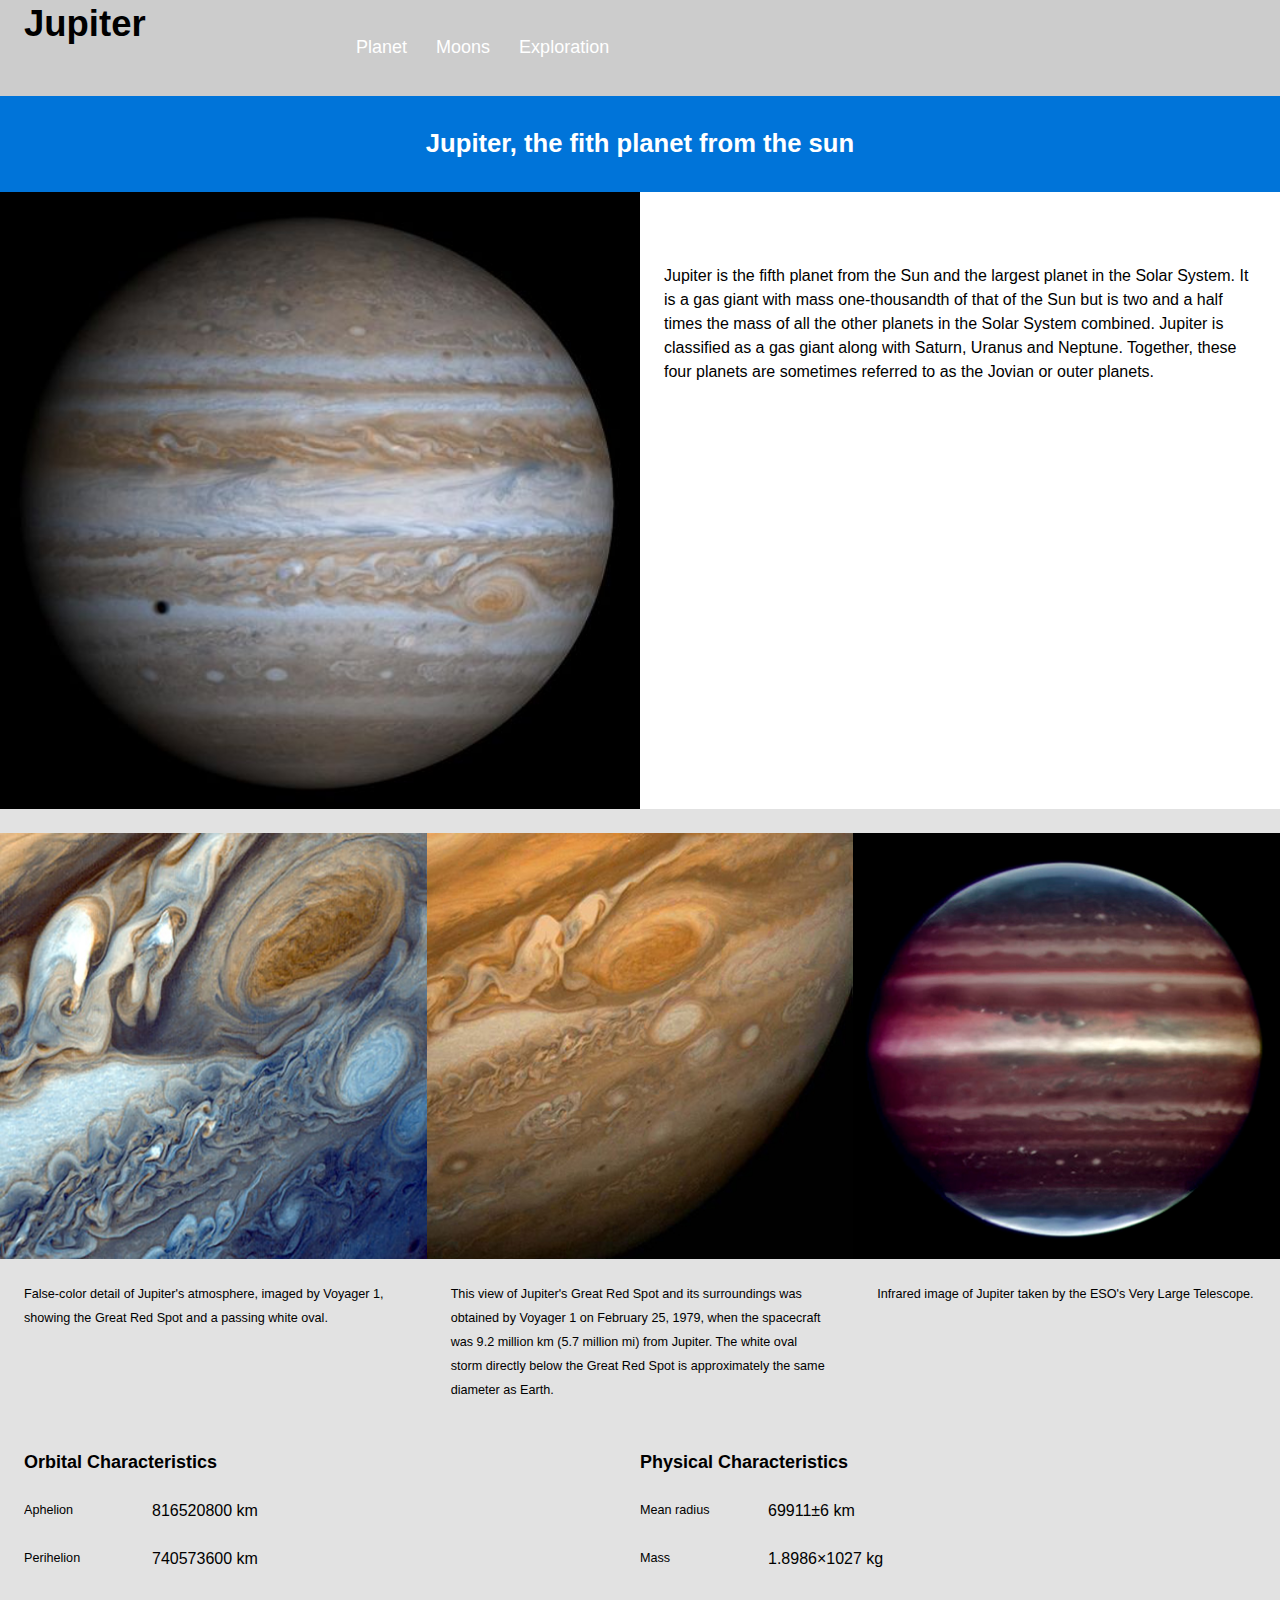
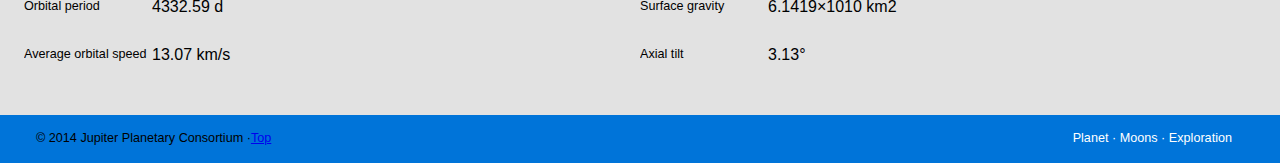
==== index.html @ 69370236 "made the h1 larger" ====
<!DOCTYPE html>
<html lang="en-ca">
<head>
  <meta charset="utf-8">
  <title>Jupiter</title>
  <meta name="viewport" content="width=device-width,initial-scale=1">
  <link href="css/grid.css" rel="stylesheet">
  <link href="css/main.css" rel="stylesheet">
 <link href="css/typography.css" rel="stylesheet">
</head>
<body>

<ul class="skip-links">     
    <li><a href="#main">Skip to main content</a></li>
    <li><a href="#navigation">Skip to main navigation</a></li>
</ul>
    
<header role="banner" id="top" class="header">
<div class="grid">
    <div class="unit unit-xs-1 unit-s-1 unit-m-1-3 unit-l-1-4">
        <h1 class="title yotta gutter push-0">Jupiter</h1>
    </div>
    <div class="unit unit-xs-1 unit-s-1 unit-m-2-3 unit-l-3-4">
        <nav role="navigation" id="navigation">
            <ul class="nav mega gutter pad-t">
            <li><a class="island-half" href="index.html">Planet</a></li>
            <li><a class="island-half" href="moons.html">Moons</a></li>
            <li><a class="island-half" href="exploration.html">Exploration</a></li>
            </ul>
        </nav>
    </div>
</div>
<h2 class="intro sub-title peta gutter pad-t pad-b">Jupiter, the fith planet from the sun</h2>
</header>
    
<main role="main" id="main">
    
<div class="grid">
    <div class="unit unit-xs-1 unit-s-1 unit-m-1-2 unit-l-1-2">
        <img src="images/jupiterplanet.jpg" alt="Jupiter Planet Image">
    </div>
    <div class="unit unit-xs-1 unit-s-1 unit-m-1-2 unit-l-1-2">
        <h2 class="exa gutter black">Jupiter</h2>
        <p class="gutter">Jupiter is the fifth planet from the Sun and the largest planet in the Solar System. It is a gas giant with mass one-thousandth of that of the Sun but is two and a half times the mass of all the other planets in the Solar System combined. Jupiter is classified as a gas giant along with Saturn, Uranus and Neptune. Together, these four planets are sometimes referred to as the Jovian or outer planets.</p>
    </div>
    
    <div class="grid sectionmedium pad-t">
        <div class="unit unit-xs-1 unit-s-1 unit-m-1-3 unit-l-1-3">
            <figure>
            <img src="images/false-color.jpg" alt="False Colour of Jupiter Image">
                <figcaption class="micro gutter pad-t">False-color detail of Jupiter's atmosphere, imaged by Voyager 1, showing the Great Red Spot and a passing white oval.</figcaption>
            </figure>
        </div>
    <div class="unit unit-xs-1 unit-s-1-2 unit-m-1-3 unit-l-1-3">
            <figure>
            <img src="images/greatredspot.jpg" alt="The Great Red Spot Image">
                <figcaption class="micro gutter pad-t">This view of Jupiter's Great Red Spot and its surroundings was obtained by Voyager 1 on February 25, 1979, when the spacecraft was 9.2 million km (5.7 million mi) from Jupiter. The white oval storm directly below the Great Red Spot is approximately the same diameter as Earth.        </figcaption>
            </figure>
        </div>
     <div class="unit unit-xs-1 unit-s-1-2 unit-m-1-3 unit-l-1-3">
            <figure>
            <img src="images/infrared.jpg" alt="Jupiter Infrared Image">
                <figcaption class="micro gutter pad-t">Infrared image of Jupiter taken by the ESO's Very Large Telescope.</figcaption>
            </figure>
        </div>
    </div>
</div>
 
<div class="grid sectionmedium gutter pad-t">
        <div class="unit unit-xs-1 unit-s-1 unit-m-1-2 unit-l-1-2">
        <h3 class="mega">Orbital Characteristics</h3>
        <dl class="micro">
            <dt>Aphelion</dt>
            <dd class="kilo">816520800 km</dd>
        
            <dt>Perihelion</dt>
            <dd class="kilo">740573600 km</dd>
        
            <dt>Orbital period</dt>
            <dd class="kilo">4332.59 d</dd>
        
            <dt>Average orbital speed</dt>
            <dd class="kilo">13.07 km/s</dd>
        </dl>
        </div>
     
        <div class="unit unit-xs-1 unit-s-1 unit-m-1-2 unit-l-1-2">
        <h3 class="mega">Physical Characteristics</h3>
        <dl class="micro">
            <dt>Mean radius</dt>
            <dd class="kilo">69911±6 km</dd>
        
            <dt>Mass</dt>
            <dd class="kilo">1.8986×1027 kg</dd>
        
            <dt>Surface gravity</dt>
            <dd class="kilo">6.1419×1010 km2</dd>
        
            <dt>Axial tilt</dt>
            <dd class="kilo">3.13°</dd>
        </dl>
    </div>
</div>

</main>

<footer class=" sectionlight footer gutter">
<div role="contentinfo" class="grid">
    <div class="unit unit-xs-1 unit-s-1 unit-m-1-2 unit-l-1-2">
        <p class="copyright micro pad-t-1-2 gutter-1-2 push-0"> © 2014 Jupiter Planetary Consortium ·<a href="#top">Top</a> </p>
    </div>
    <div class="unit unit-xs-1 unit-s-1 unit-m-1-2 unit-l-1-2">
        <nav>
            <ul class="navbottom nav gutter micro pad-t-1-2 push-1-2">
            <li><a href="index.html">Planet </a></li>
            <li><a href="moons.html">Moons</a></li>
            <li><a href="exploration.html">Exploration</a></li>
            </ul>
        </nav>
    </div>
</div>
</footer>
</body>
</html>
---- css/grid.css ----
.grid {
  margin: 0;
  padding: 0;
  letter-spacing: -0.31em;
  text-rendering: optimizespeed;
  display: -webkit-flex;
  -webkit-flex-flow: row wrap;
  display: -ms-flexbox;
  -ms-flex-flow: row wrap;
}

.grid-bottom {
  -webkit-align-items: flex-end;
  -ms-align-items: flex-end;
}

.grid-middle {
  -webkit-align-items: center;
  -ms-align-items: center;
}

.opera-only :-o-prefocus, .grid {
  word-spacing: -0.43em;
}

.unit {
  letter-spacing: normal;
  text-rendering: auto;
  vertical-align: top;
  word-spacing: normal;
  display: inline-block;
  visibility: visible;
}

.grid-bottom .unit {
  vertical-align: bottom;
}

.grid-middle .unit {
  vertical-align: middle;
}

.unit-xs-hidden {
  display: none;
  visibility: hidden;
}

.unit-xs-1 {
  display: block;
  visibility: visible;
  width: 100%;
}

.unit-offset-xs-0 {
  margin-left: 0;
}

.unit-xs-1-2 {
  width: 50.0000%;
}

.unit-offset-xs-1-2 {
  margin-left: 50.0000%;
}

.unit-xs-1-3 {
  width: 33.3333%;
}

.unit-offset-xs-1-3 {
  margin-left: 33.3333%;
}

.unit-xs-2-3 {
  width: 66.6667%;
}

.unit-offset-xs-2-3 {
  margin-left: 66.6667%;
}

.unit-xs-1-4 {
  width: 25.0000%;
}

.unit-offset-xs-1-4 {
  margin-left: 25.0000%;
}

.unit-xs-3-4 {
  width: 75.0000%;
}

.unit-offset-xs-3-4 {
  margin-left: 75.0000%;
}

.unit-xs-1-2,.unit-xs-1-3,.unit-xs-2-3,.unit-xs-1-4,.unit-xs-3-4 {
  display: inline-block;
  visibility: visible;
}

@media only screen and (min-width: 25em) {

.unit-s-hidden {
  display: none;
  visibility: hidden;
}

.unit-s-1 {
  display: block;
  visibility: visible;
  width: 100%;
}

.unit-offset-s-0 {
  margin-left: 0;
}

.unit-s-1-2 {
  width: 50.0000%;
}

.unit-offset-s-1-2 {
  margin-left: 50.0000%;
}

.unit-s-1-3 {
  width: 33.3333%;
}

.unit-offset-s-1-3 {
  margin-left: 33.3333%;
}

.unit-s-2-3 {
  width: 66.6667%;
}

.unit-offset-s-2-3 {
  margin-left: 66.6667%;
}

.unit-s-1-4 {
  width: 25.0000%;
}

.unit-offset-s-1-4 {
  margin-left: 25.0000%;
}

.unit-s-3-4 {
  width: 75.0000%;
}

.unit-offset-s-3-4 {
  margin-left: 75.0000%;
}

.unit-s-1-2,.unit-s-1-3,.unit-s-2-3,.unit-s-1-4,.unit-s-3-4 {
  display: inline-block;
  visibility: visible;
}

}

@media only screen and (min-width: 38em) {

.unit-m-hidden {
  display: none;
  visibility: hidden;
}

.unit-m-1 {
  display: block;
  visibility: visible;
  width: 100%;
}

.unit-offset-m-0 {
  margin-left: 0;
}

.unit-m-1-2 {
  width: 50.0000%;
}

.unit-offset-m-1-2 {
  margin-left: 50.0000%;
}

.unit-m-1-3 {
  width: 33.3333%;
}

.unit-offset-m-1-3 {
  margin-left: 33.3333%;
}

.unit-m-2-3 {
  width: 66.6667%;
}

.unit-offset-m-2-3 {
  margin-left: 66.6667%;
}

.unit-m-1-4 {
  width: 25.0000%;
}

.unit-offset-m-1-4 {
  margin-left: 25.0000%;
}

.unit-m-3-4 {
  width: 75.0000%;
}

.unit-offset-m-3-4 {
  margin-left: 75.0000%;
}

.unit-m-1-2,.unit-m-1-3,.unit-m-2-3,.unit-m-1-4,.unit-m-3-4 {
  display: inline-block;
  visibility: visible;
}

}

@media only screen and (min-width: 60em) {

.unit-l-hidden {
  display: none;
  visibility: hidden;
}

.unit-l-1 {
  display: block;
  visibility: visible;
  width: 100%;
}

.unit-offset-l-0 {
  margin-left: 0;
}

.unit-l-1-2 {
  width: 50.0000%;
}

.unit-offset-l-1-2 {
  margin-left: 50.0000%;
}

.unit-l-1-3 {
  width: 33.3333%;
}

.unit-offset-l-1-3 {
  margin-left: 33.3333%;
}

.unit-l-2-3 {
  width: 66.6667%;
}

.unit-offset-l-2-3 {
  margin-left: 66.6667%;
}

.unit-l-1-4 {
  width: 25.0000%;
}

.unit-offset-l-1-4 {
  margin-left: 25.0000%;
}

.unit-l-3-4 {
  width: 75.0000%;
}

.unit-offset-l-3-4 {
  margin-left: 75.0000%;
}

.unit-l-1-2,.unit-l-1-3,.unit-l-2-3,.unit-l-1-4,.unit-l-3-4 {
  display: inline-block;
  visibility: visible;
}

}
---- css/main.css ----
@-moz-viewport { width: device-width; scale: 1; }
@-ms-viewport { width: device-width; scale: 1; }
@-o-viewport { width: device-width; scale: 1; }
@-webkit-viewport { width: device-width; scale: 1; }
@viewport { width: device-width; scale: 1; }

html {
  margin: 0;
  padding: 0;
  box-sizing: border-box;

  font: normal 100%/1.5 sans-serif;
  -moz-text-size-adjust: 100%;
  -ms-text-size-adjust: 100%;
  -webkit-text-size-adjust: 100%;
  text-size-adjust: 100%;
}

@media only screen and (min-width: 60em) {
    
    html {
        font-size: 110%;
    }
}

@media only screen and (min-width: 90em) {

    html {
        font-size: 120%;
    }
}

@media only screen and (min-width: 120em) {

    html {
        font-size: 130%;
    }
}

*, *:before, *:after {
  box-sizing: inherit;
}

body {
  margin: 0;
  padding: 0;
}

.skip-links {
    margin: 0;
    padding: 0;
    list-style-type: none; 
}

.skip-links a {
    position: absolute;
    top:-3em;
    background-color: #000;
    color: #fff;
    text-decoration: none;
    padding: 0.5em 0.75em;
    font-size: 1.25em;
}

.skip-links a:focus {
    top: 0;
}

a:hover,
a:active {
    /* Its okay to remove the focus rectangle for mouse users
        ITS NOT OLAY TO REMOVE FOR KEYBOARD USERS
    */
    outline: none;
}

a:focus {
    outline: 3px solid #000;
}

img {
  display: block;
  width: 100%;
}

.header {
    background-color: #ccc;
    overflow: hidden;
}

.title {
    text-align: center;
    padding: 0;
    margin: 0;
}

.sub-title {
    text-align: center;
    background-color:#0074D9;
    padding: 0;
    margin: 0;
}

.footer {
    background-color: #ccc;
}

.sectionlight {
    background-color: #0074D9;
}

.sectionmedium {
    background-color: #e2e2e2;
}

.nav {
    padding:0;
    list-style-type: none;
    
}
.nav a{
    display: block;
    text-decoration: none;
    color: white;
}

.nav a:hover {
    background-color: #0074D9;
    color: white;
}

h2 {
    color: white;
}

.intro {
    text-align: center;
}

.footer ul a::after {
    content: " ·";
}

.footer li:last-child a::after {
    content: none;
}

label {
 display: block;
}

input + label {
 display: inline-block;
 }

.text-input {
    width: 100%;
    height: 3em;
}

button:hover {
    background-image: linear-gradient(50deg, blue, white, blue);
}
  
button:active {
    border-color: black;
}

button{
    height:30px; 
    width:100px; 
    margin: -20px -50px; 
    position:relative;
    top:50%; 
    left:50%;
}

.text-box {
    width:100%;
    height:15em;
}

form {
    max-width: 35em;
    margin: 0 auto;
}

.radio {
    white-space: nowrap;
}
    
@media only screen and (min-width: 20em) {
    
    .nav li {
     display:inline-block;
    }
    
    .nav {
    text-align: center;
    }
    
    .copyright {
        text-align: center;
    }
}

@media only screen and (min-width: 44em) {
    
    .title {
        text-align: left
    }
    
    .nav {
        text-align: left
    }
    
    .navbottom {
        text-align: right;
    }
    
    .copyright {
        text-align: left;
    }
}

@media only screen and (min-width: 60em) {
    
    dl {
        overflow: hidden;
    }

    dt {
        float:left;
        clear:left;
        width: 8rem;
    }

    dd {
        float:left;
        margin: 0;
        padding:0;
    }
}
---- css/typography.css ----
html {
  font: normal 100%/1.5 sans-serif;
}

h1, h2, h3, h4, h5, h6,
p, ul, ol, dl, dd, figure,
blockquote, details, hr,
fieldset, pre, table {
  margin: 0 0 1.5rem;
}

html {
  font: normal 100%/1.5 "Merriweather" serif;
}

h1, h2, h3, h4, h5, h6,
p, ul, ol, dl, dd, figure,
blockquote, details, hr,
fieldset, pre, table {
  margin: 0 0 1.5rem;
}

h1, h2, h3, h4, h5, h6,
.brand-family {
    font-family: "Open Sans" serif;
}

.yotta {
  font-size: 2.2807rem;
  line-height: 1.3154;
}

.zetta {
  font-size: 2.0273rem;
  line-height: 1.4798;
}

h1, .exa {
  font-size: 1.8020rem;
  line-height: 1.6648;
}

h2, .peta {
  font-size: 1.6018rem;
  line-height: 1.8729;
}

h3, .tera {
  font-size: 1.4238rem;
  line-height: 1.0535;
}

h4, .giga {
  font-size: 1.2656rem;
  line-height: 1.1852;
}

h5, .mega {
  font-size: 1.1250rem;
  line-height: 1.3333;
}

h6, .kilo {
  font-size: 1.0000rem;
  line-height: 1.5000;
}

small, .milli {
  font-size: 0.8889rem;
  line-height: 1.6875;
}

.micro {
  font-size: 0.7901rem;
  line-height: 1.8984;
}

sub,
sup {
  font-size: 75%;
  line-height: 1px;
  position: relative;
  vertical-align: baseline;
}

sup {
  top: -0.5em;
}

sub {
  bottom: -0.25em;
}

.push {
  margin-bottom: 1.5rem;
}

.push-none, .push-0 {
  margin-bottom: 0;
}

.push-double, .push-2 {
  margin-bottom: 3.0000rem;
}

.push-half, .push-1-2 {
  margin-bottom: 0.7500rem;
}

.pad-top, .pad-t {
  padding-top: 1.5rem;
}

.pad-bottom, .pad-b {
  padding-bottom: 1.5rem;
}

.pad-top-double, .pad-t-2 {
  padding-top: 3.0000rem;
}

.pad-bottom-double, .pad-b-2 {
  padding-bottom: 3.0000rem;
}

.pad-top-half, .pad-t-1-2 {
  padding-top: 0.7500rem;
}

.pad-bottom-half, .pad-b-1-2 {
  padding-bottom: 0.7500rem;
}

.island {
  padding: 1.5rem;
}

.island-half, .island-1-2 {
  padding: 0.7500rem;
}

.island-double, .island-2 {
  padding: 3.0000rem;
}

.gutter {
  padding-left: 1.5rem;
  padding-right: 1.5rem;
}

.gutter-half, .gutter-1-2 {
  padding-left: 0.7500rem;
  padding-right: 0.7500rem;
}

.gutter-double, .gutter-2 {
  padding-left: 3.0000rem;
  padding-right: 3.0000rem;
}
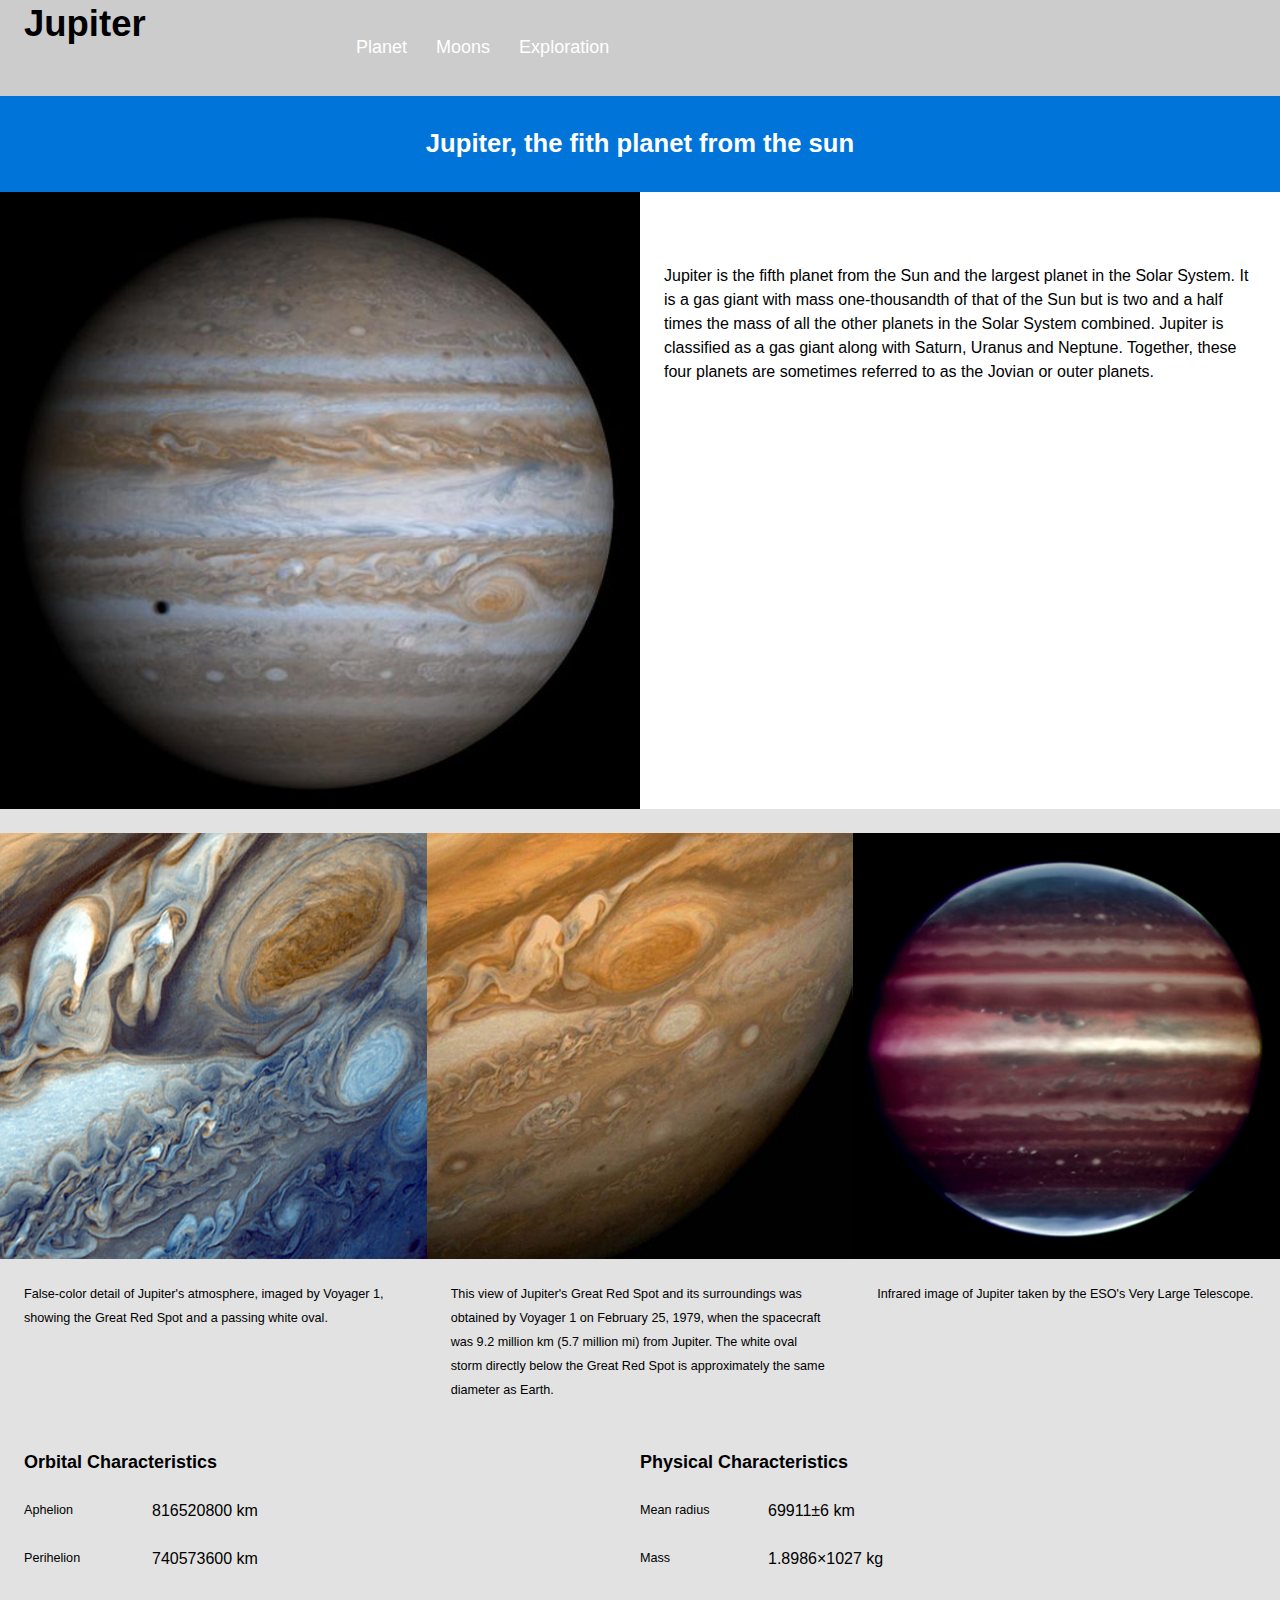
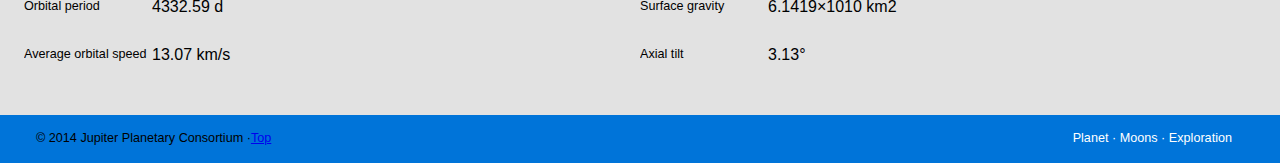
==== commit bf384121: "made headers sans-serif" ====
--- a/index.html
+++ b/index.html
@@ -30,6 +30,8 @@
         </nav>
     </div>
 </div>
+    
+    
 <h2 class="intro sub-title peta gutter pad-t pad-b">Jupiter, the fith planet from the sun</h2>
 </header>
     
@@ -40,7 +42,7 @@
         <img src="images/jupiterplanet.jpg" alt="Jupiter Planet Image">
     </div>
     <div class="unit unit-xs-1 unit-s-1 unit-m-1-2 unit-l-1-2">
-        <h2 class="exa gutter black">Jupiter</h2>
+        <h2 class="exa">Jupiter</h2>
         <p class="gutter">Jupiter is the fifth planet from the Sun and the largest planet in the Solar System. It is a gas giant with mass one-thousandth of that of the Sun but is two and a half times the mass of all the other planets in the Solar System combined. Jupiter is classified as a gas giant along with Saturn, Uranus and Neptune. Together, these four planets are sometimes referred to as the Jovian or outer planets.</p>
     </div>
     
--- a/css/typography.css
+++ b/css/typography.css
@@ -22,7 +22,7 @@
 
 h1, h2, h3, h4, h5, h6,
 .brand-family {
-    font-family: "Open Sans" serif;
+    font-family: "Open Sans" sans-serif;
 }
 
 .yotta {
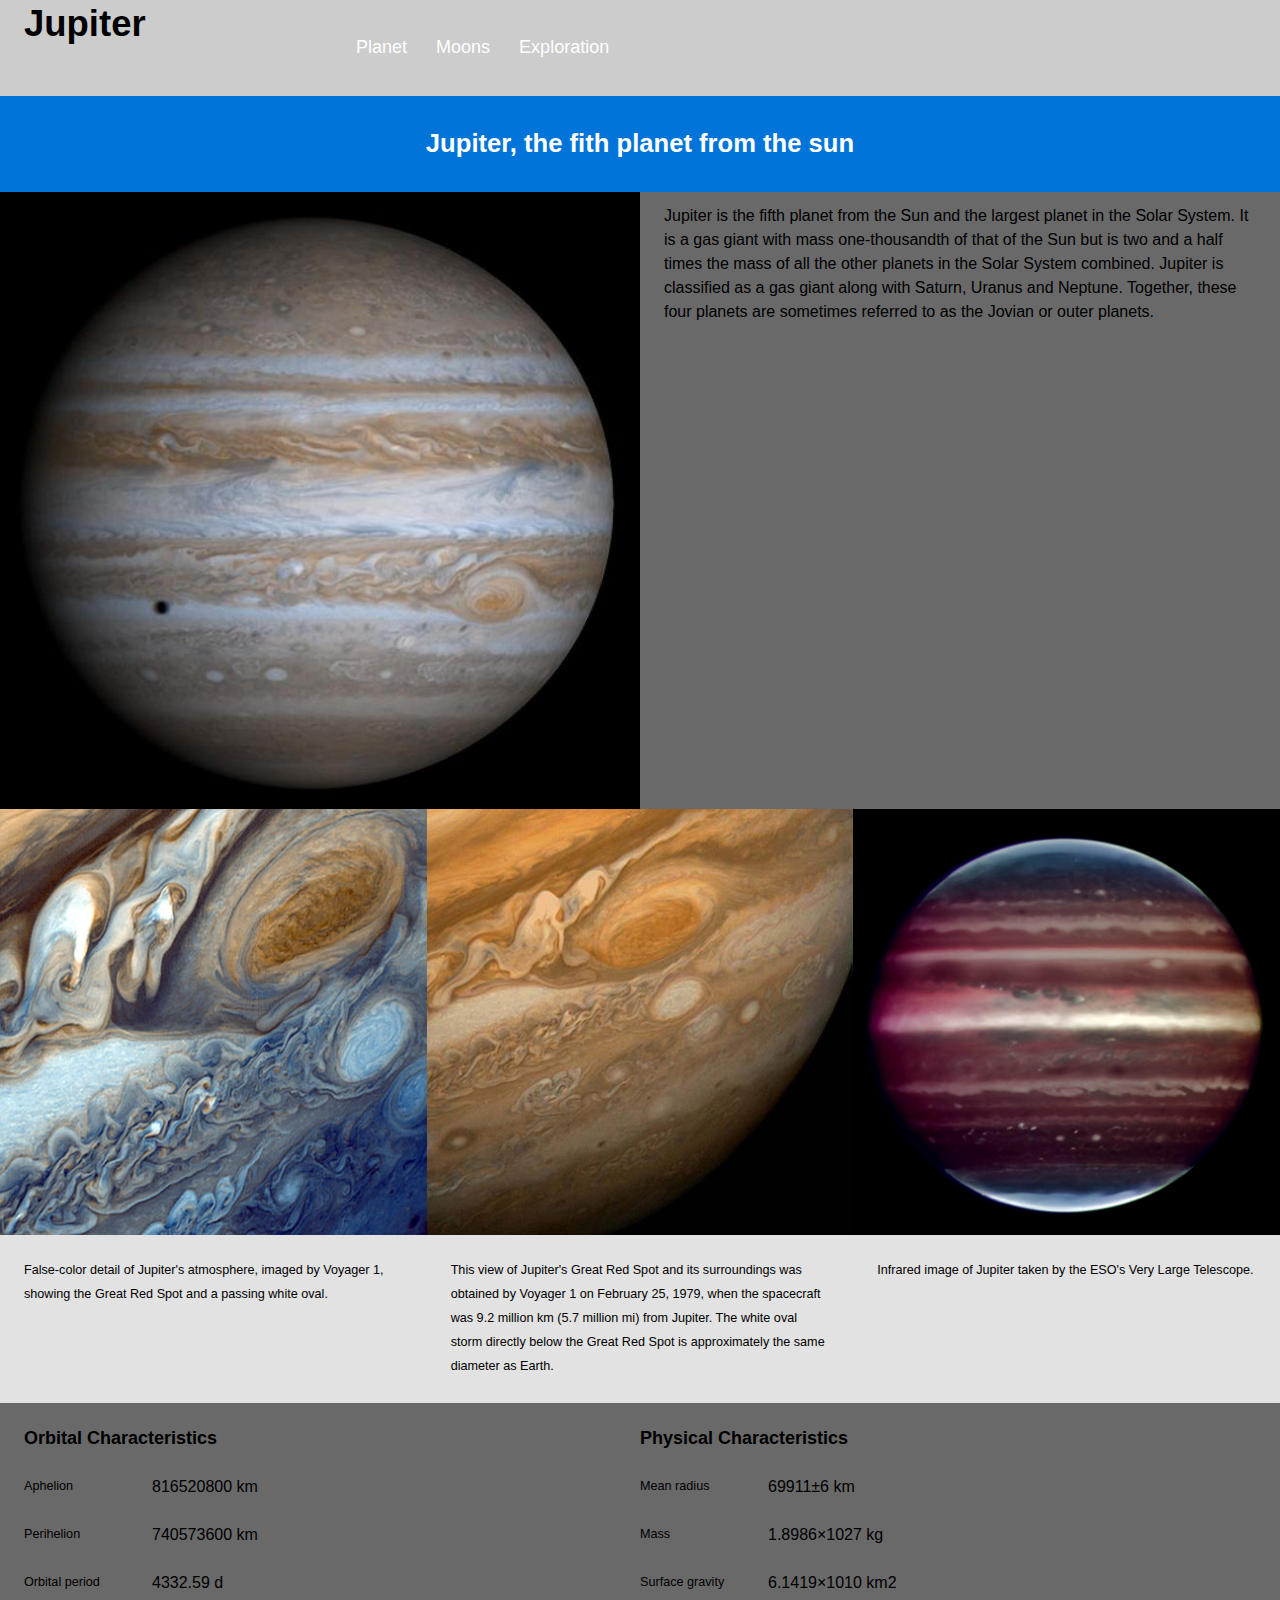
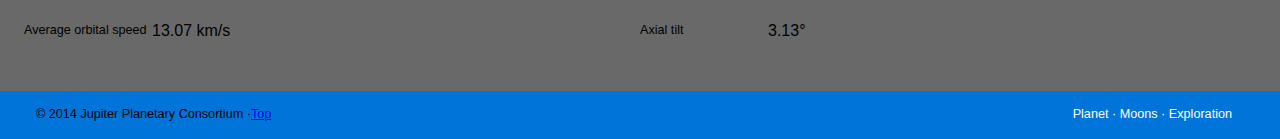
==== commit 8904c48d: "added dark grey background" ====
--- a/index.html
+++ b/index.html
@@ -21,7 +21,7 @@
         <h1 class="title yotta gutter push-0">Jupiter</h1>
     </div>
     <div class="unit unit-xs-1 unit-s-1 unit-m-2-3 unit-l-3-4">
-        <nav role="navigation" id="navigation">
+            <a href="#menu" class="box-shadow-menu">
             <ul class="nav mega gutter pad-t">
             <li><a class="island-half" href="index.html">Planet</a></li>
             <li><a class="island-half" href="moons.html">Moons</a></li>
@@ -30,10 +30,11 @@
         </nav>
     </div>
 </div>
+</header>
     
     
 <h2 class="intro sub-title peta gutter pad-t pad-b">Jupiter, the fith planet from the sun</h2>
-</header>
+
     
 <main role="main" id="main">
     
@@ -41,12 +42,11 @@
     <div class="unit unit-xs-1 unit-s-1 unit-m-1-2 unit-l-1-2">
         <img src="images/jupiterplanet.jpg" alt="Jupiter Planet Image">
     </div>
-    <div class="unit unit-xs-1 unit-s-1 unit-m-1-2 unit-l-1-2">
-        <h2 class="exa">Jupiter</h2>
-        <p class="gutter">Jupiter is the fifth planet from the Sun and the largest planet in the Solar System. It is a gas giant with mass one-thousandth of that of the Sun but is two and a half times the mass of all the other planets in the Solar System combined. Jupiter is classified as a gas giant along with Saturn, Uranus and Neptune. Together, these four planets are sometimes referred to as the Jovian or outer planets.</p>
+    <div class=" sectiondark unit unit-xs-1 unit-s-1 unit-m-1-2 unit-l-1-2">
+        <p class="gutter pad-t-1-2">Jupiter is the fifth planet from the Sun and the largest planet in the Solar System. It is a gas giant with mass one-thousandth of that of the Sun but is two and a half times the mass of all the other planets in the Solar System combined. Jupiter is classified as a gas giant along with Saturn, Uranus and Neptune. Together, these four planets are sometimes referred to as the Jovian or outer planets.</p>
     </div>
     
-    <div class="grid sectionmedium pad-t">
+    <div class="grid sectionmedium">
         <div class="unit unit-xs-1 unit-s-1 unit-m-1-3 unit-l-1-3">
             <figure>
             <img src="images/false-color.jpg" alt="False Colour of Jupiter Image">
@@ -68,7 +68,7 @@
     </div>
 </div>
  
-<div class="grid sectionmedium gutter pad-t">
+<div class="grid sectiondark gutter pad-t">
         <div class="unit unit-xs-1 unit-s-1 unit-m-1-2 unit-l-1-2">
         <h3 class="mega">Orbital Characteristics</h3>
         <dl class="micro">
--- a/css/main.css
+++ b/css/main.css
@@ -113,6 +113,10 @@
     background-color: #e2e2e2;
 }
 
+.sectiondark {
+    background-color: #696969;
+}
+
 .nav {
     padding:0;
     list-style-type: none;
@@ -127,6 +131,7 @@
 .nav a:hover {
     background-color: #0074D9;
     color: white;
+    border-radius: 10%;
 }
 
 h2 {
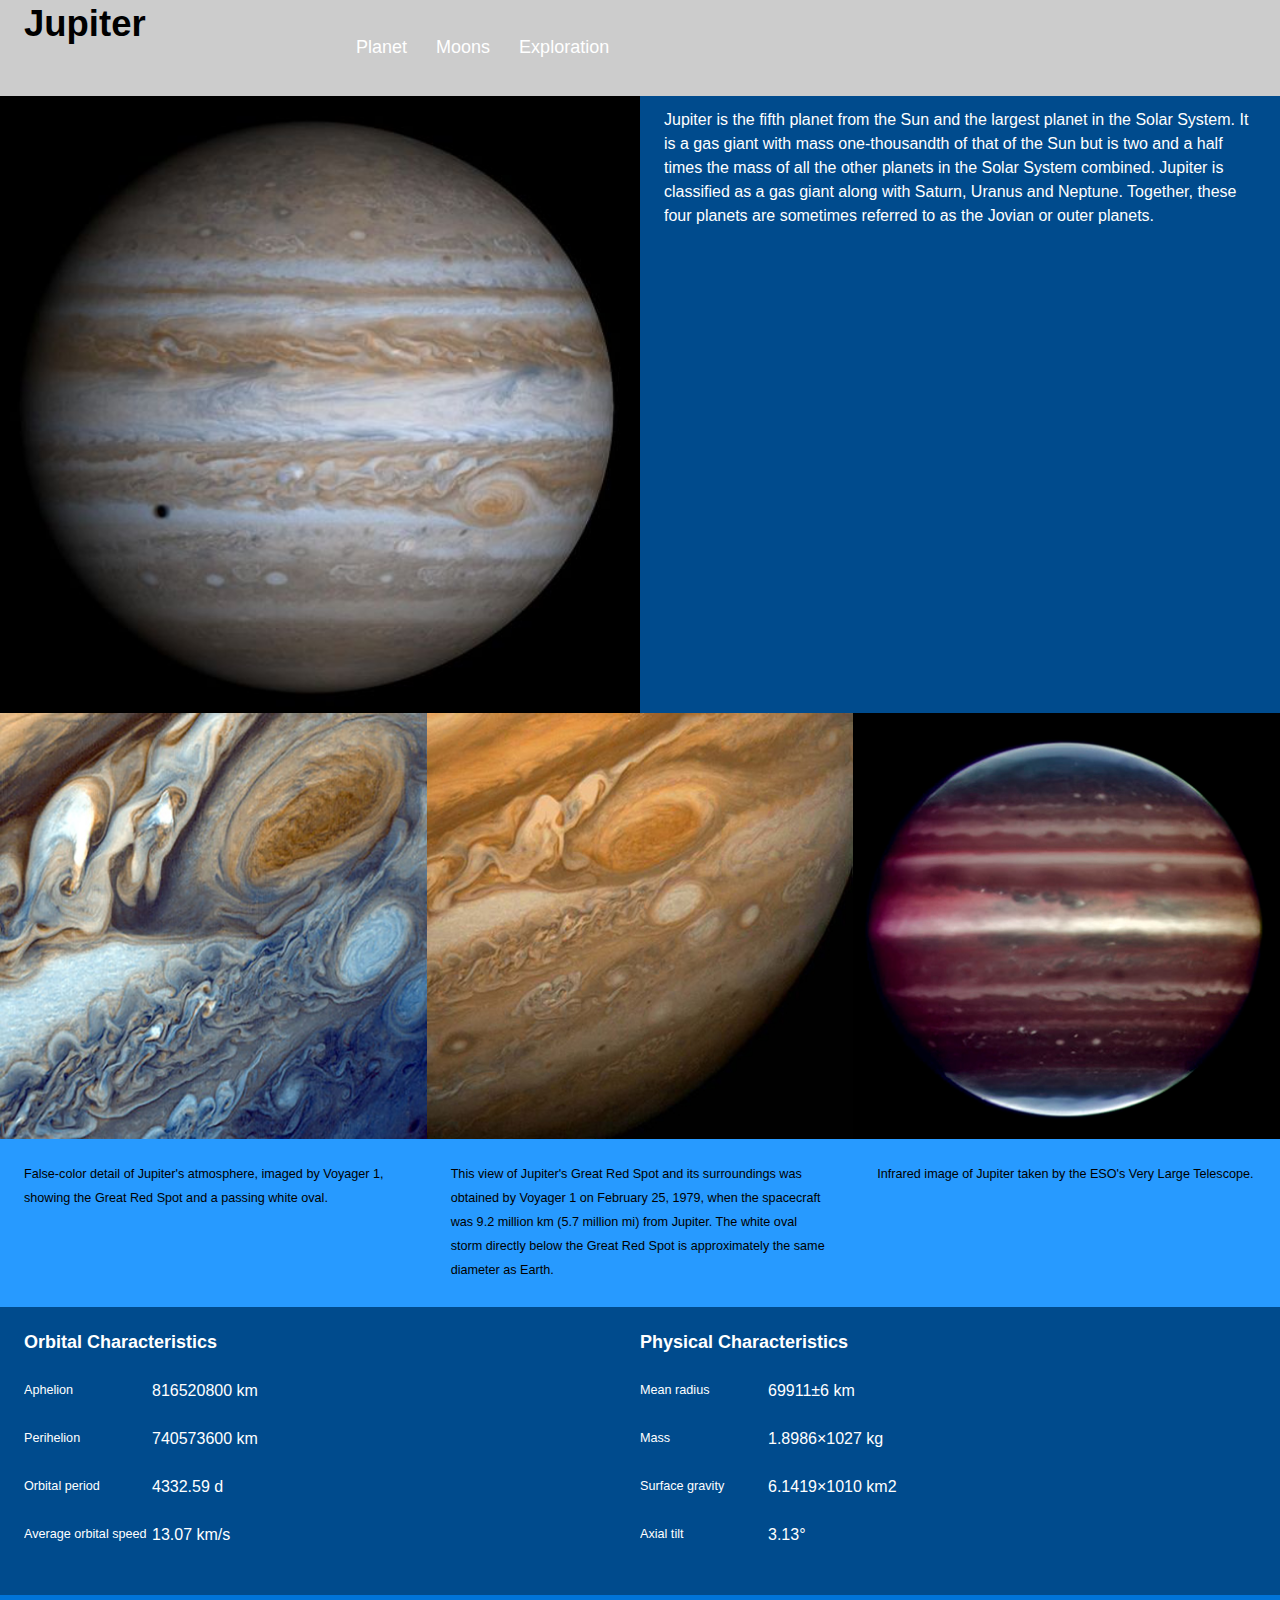
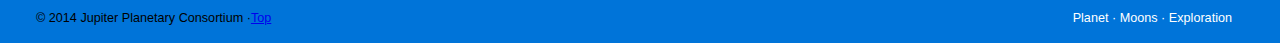
==== commit 960bc0a8: "sticky nav bar" ====
--- a/index.html
+++ b/index.html
@@ -21,7 +21,6 @@
         <h1 class="title yotta gutter push-0">Jupiter</h1>
     </div>
     <div class="unit unit-xs-1 unit-s-1 unit-m-2-3 unit-l-3-4">
-            <a href="#menu" class="box-shadow-menu">
             <ul class="nav mega gutter pad-t">
             <li><a class="island-half" href="index.html">Planet</a></li>
             <li><a class="island-half" href="moons.html">Moons</a></li>
@@ -43,7 +42,7 @@
         <img src="images/jupiterplanet.jpg" alt="Jupiter Planet Image">
     </div>
     <div class=" sectiondark unit unit-xs-1 unit-s-1 unit-m-1-2 unit-l-1-2">
-        <p class="gutter pad-t-1-2">Jupiter is the fifth planet from the Sun and the largest planet in the Solar System. It is a gas giant with mass one-thousandth of that of the Sun but is two and a half times the mass of all the other planets in the Solar System combined. Jupiter is classified as a gas giant along with Saturn, Uranus and Neptune. Together, these four planets are sometimes referred to as the Jovian or outer planets.</p>
+    <p class="whitetype gutter pad-t-1-2">Jupiter is the fifth planet from the Sun and the largest planet in the Solar System. It is a gas giant with mass one-thousandth of that of the Sun but is two and a half times the mass of all the other planets in the Solar System combined. Jupiter is classified as a gas giant along with Saturn, Uranus and Neptune. Together, these four planets are sometimes referred to as the Jovian or outer planets.</p>
     </div>
     
     <div class="grid sectionmedium">
@@ -68,7 +67,7 @@
     </div>
 </div>
  
-<div class="grid sectiondark gutter pad-t">
+<div class="whitetype grid sectiondark gutter pad-t">
         <div class="unit unit-xs-1 unit-s-1 unit-m-1-2 unit-l-1-2">
         <h3 class="mega">Orbital Characteristics</h3>
         <dl class="micro">
@@ -107,7 +106,7 @@
 </main>
 
 <footer class=" sectionlight footer gutter">
-<div role="contentinfo" class="grid">
+    <div role="contentinfo"class="grid">
     <div class="unit unit-xs-1 unit-s-1 unit-m-1-2 unit-l-1-2">
         <p class="copyright micro pad-t-1-2 gutter-1-2 push-0"> © 2014 Jupiter Planetary Consortium ·<a href="#top">Top</a> </p>
     </div>
--- a/css/main.css
+++ b/css/main.css
@@ -110,11 +110,26 @@
 }
 
 .sectionmedium {
-    background-color: #e2e2e2;
+    background-color: #279aff;
 }
 
 .sectiondark {
-    background-color: #696969;
+    background-color: #004b8d;
+}
+
+.whitetype {
+    color: white;
+}
+
+header {
+    position: fixed;
+    z-index: 9999;
+    width: 100%;
+}
+
+h2 {
+    position: relative;
+    padding-top: 140px;
 }
 
 .nav {
@@ -129,7 +144,7 @@
 }
 
 .nav a:hover {
-    background-color: #0074D9;
+    background-color: #d90007;
     color: white;
     border-radius: 10%;
 }
--- a/css/typography.css
+++ b/css/typography.css
@@ -10,7 +10,7 @@
 }
 
 html {
-  font: normal 100%/1.5 "Merriweather" serif;
+  font: normal 100%/1.5 "Roboto Slab" serif;
 }
 
 h1, h2, h3, h4, h5, h6,
@@ -22,7 +22,7 @@
 
 h1, h2, h3, h4, h5, h6,
 .brand-family {
-    font-family: "Open Sans" sans-serif;
+    font-family: normal 100%/1.5 "Oswald" sans-serif;
 }
 
 .yotta {
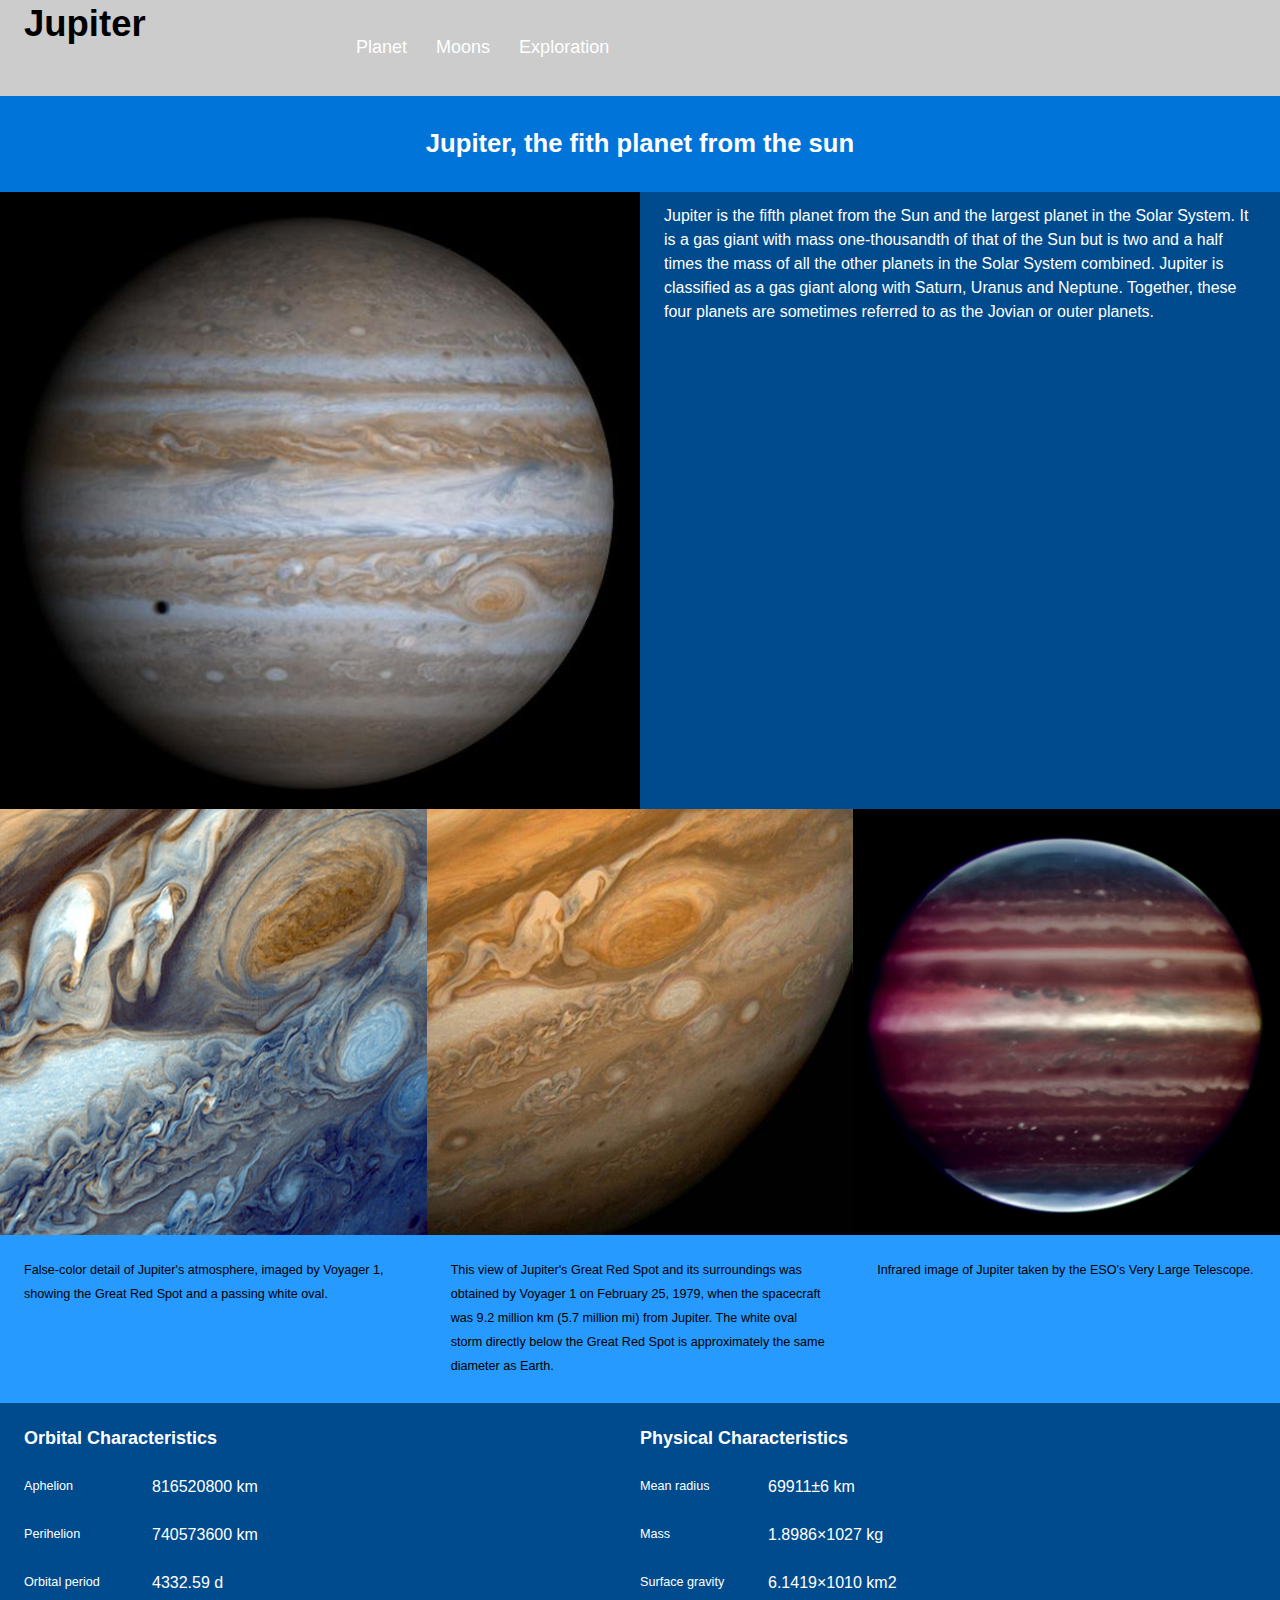
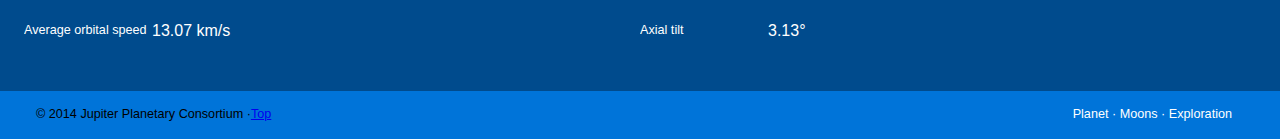
==== commit e3d05768: "sign up button editing" ====
--- a/index.html
+++ b/index.html
@@ -32,9 +32,8 @@
 </header>
     
     
-<h2 class="intro sub-title peta gutter pad-t pad-b">Jupiter, the fith planet from the sun</h2>
+<h2 class="sectionlight intro sub-title peta gutter pad-t pad-b">Jupiter, the fith planet from the sun</h2>
 
-    
 <main role="main" id="main">
     
 <div class="grid">
--- a/css/main.css
+++ b/css/main.css
@@ -121,17 +121,6 @@
     color: white;
 }
 
-header {
-    position: fixed;
-    z-index: 9999;
-    width: 100%;
-}
-
-h2 {
-    position: relative;
-    padding-top: 140px;
-}
-
 .nav {
     padding:0;
     list-style-type: none;
@@ -179,7 +168,7 @@
 }
 
 button:hover {
-    background-image: linear-gradient(50deg, blue, white, blue);
+    color:#d90007;
 }
   
 button:active {
